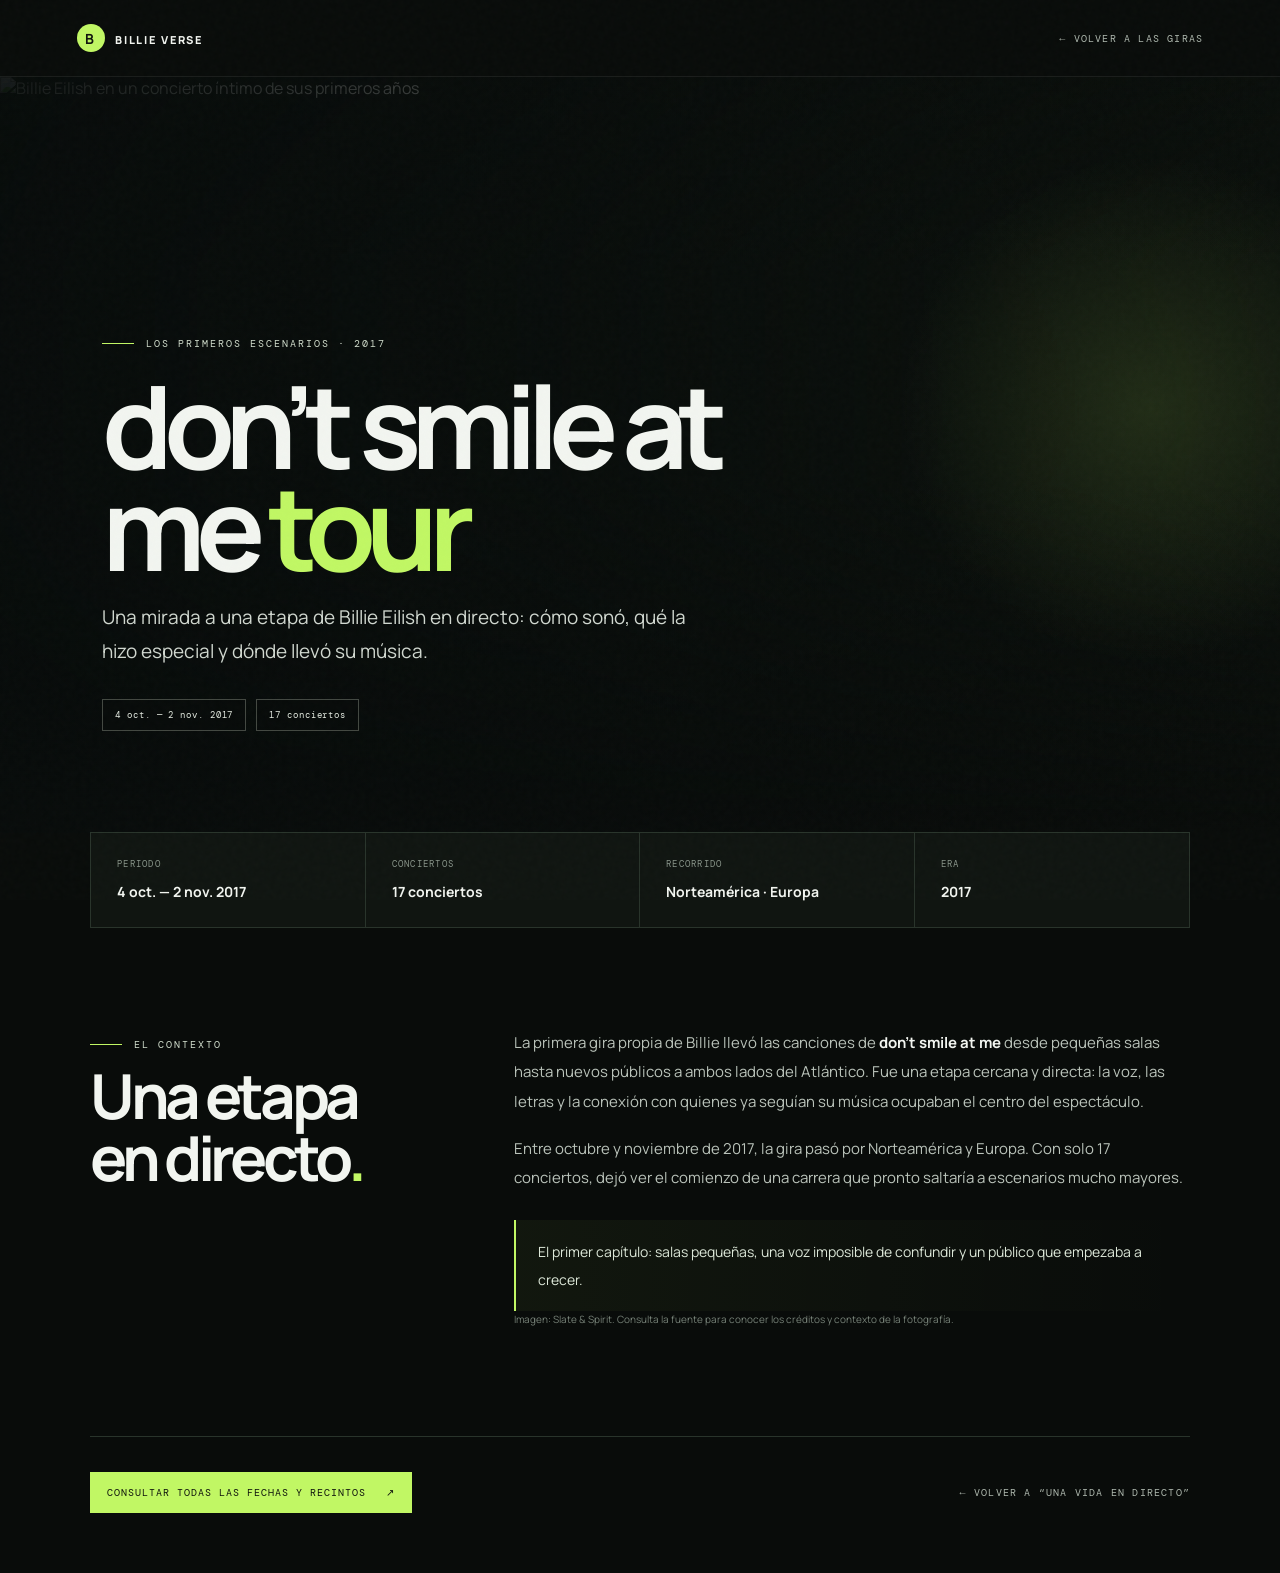
==== tours/dont-smile-at-me.html @ e04f1413 "Add files via upload" ====
<!doctype html><html lang="es"><head><meta charset="utf-8"><meta name="viewport" content="width=device-width,initial-scale=1"><meta name="theme-color" content="#090c0a"><title>Don’t Smile at Me Tour · Billie Verse</title><link rel="stylesheet" href="../tour-detail.css"><script defer src="../tour-content.js"></script><script defer src="../tour-detail.js"></script></head><body data-tour="dont-smile"><div class="progress"></div><header class="top"><a class="brand" href="../index.html"><b>B</b>BILLIE VERSE</a><a class="back" href="../index.html#concerts">← VOLVER A LAS GIRAS</a></header><main id="tour-page"></main></body></html>
---- tour-detail.css ----
@import url('https://fonts.googleapis.com/css2?family=DM+Mono:wght@400;500&family=Manrope:wght@400;500;600;700;800&display=swap');
:root{color-scheme:dark;--bg:#090c0a;--panel:#111612;--text:#f2f5f0;--muted:#a0aaa1;--green:#c1f764;--blue:#9de7e2;--rule:#29342b}
*{box-sizing:border-box}html{scroll-behavior:smooth}body{margin:0;background:var(--bg);color:var(--text);font-family:Manrope,Arial,sans-serif;overflow-x:hidden}body:before{content:"";position:fixed;inset:0;z-index:5;pointer-events:none;opacity:.035;background-image:url("data:image/svg+xml,%3Csvg viewBox='0 0 180 180' xmlns='http://www.w3.org/2000/svg'%3E%3Cfilter id='n'%3E%3CfeTurbulence type='fractalNoise' baseFrequency='.9' numOctaves='3' stitchTiles='stitch'/%3E%3C/filter%3E%3Crect width='100%25' height='100%25' filter='url(%23n)' opacity='.6'/%3E%3C/svg%3E")}
a{color:inherit}.top{position:relative;z-index:2;max-width:1280px;margin:auto;padding:24px clamp(22px,6vw,88px);display:flex;justify-content:space-between;align-items:center;border-bottom:1px solid #ffffff12}.brand{font-weight:800;font-size:11px;letter-spacing:.17em;text-decoration:none}.brand b{display:inline-grid;place-items:center;width:28px;height:28px;border-radius:50%;margin-right:10px;background:var(--green);color:#10150d;font-size:14px}.back,.mono{font:10px 'DM Mono',monospace;letter-spacing:.12em;text-decoration:none;color:#aeb8ae}.back:hover{color:var(--green)}.progress{position:fixed;top:0;left:0;z-index:10;height:2px;width:0;background:var(--green);box-shadow:0 0 12px var(--green)}
.hero{position:relative;isolation:isolate;min-height:640px;height:min(84vh,850px);display:grid;align-items:end;overflow:hidden;padding:clamp(30px,8vw,110px);background:#0b100c}.hero-media{position:absolute;inset:0;z-index:-2}.hero-media img{width:100%;height:100%;object-fit:cover;object-position:center 38%;filter:saturate(.82);animation:photo-in 1.2s both}.hero-media:after{content:"";position:absolute;inset:0;background:linear-gradient(90deg,#080c0be8 0%,#080c0ba8 42%,transparent 100%),linear-gradient(0deg,#090c0a 0%,transparent 46%),linear-gradient(180deg,#090c0a55,transparent 25%)}.hero:before{content:"";position:absolute;z-index:-1;width:40vw;height:40vw;border-radius:50%;right:-10vw;top:10%;background:radial-gradient(circle,#c1f76420,transparent 70%);animation:glow 7s ease-in-out infinite alternate}.hero-copy{max-width:780px;animation:rise .8s .1s both}.eyebrow{display:flex;align-items:center;gap:12px;color:#d1ddcc;font:10px 'DM Mono',monospace;letter-spacing:.2em;text-transform:uppercase}.eyebrow:before{content:"";width:32px;height:1px;background:var(--green)}h1{font-size:clamp(52px,9vw,124px);line-height:.88;letter-spacing:-.085em;margin:25px 0 22px;max-width:900px}h1 em{font-style:normal;color:var(--green)}.dek{font-size:clamp(15px,1.6vw,19px);line-height:1.8;color:#d1d8d0;max-width:600px;margin:0 0 30px}.hero-meta{display:flex;gap:10px;flex-wrap:wrap}.pill{padding:9px 12px;border:1px solid #e4f1dc44;background:#090c0a99;color:#e7ede4;font:9px 'DM Mono',monospace;letter-spacing:.1em}
.wrap{width:min(1100px,calc(100% - 44px));margin:auto}.facts{position:relative;margin-top:-1px;display:grid;grid-template-columns:repeat(4,1fr);border:1px solid var(--rule);background:#101511}.fact{padding:25px 26px;border-right:1px solid var(--rule)}.fact:last-child{border:0}.fact small{display:block;color:#89958a;font:9px 'DM Mono',monospace;letter-spacing:.14em;margin-bottom:10px}.fact strong{font-size:14px;line-height:1.5}.story{padding:100px 0 90px;display:grid;grid-template-columns:.7fr 1.3fr;gap:60px}.story h2{font-size:clamp(35px,5vw,62px);letter-spacing:-.07em;line-height:1;margin:14px 0}.story-copy{font-size:15px;line-height:1.95;color:#bac3ba}.story-copy p{margin:0 0 18px}.story-copy strong{color:var(--text)}.quote{margin-top:28px;padding:18px 22px;border-left:2px solid var(--green);background:linear-gradient(90deg,#c1f7640c,transparent);color:#dce7d8;font-size:14px}.photo-credit{color:#778278;font-size:10px;line-height:1.7;margin-top:16px}.photo-credit a{color:#a9b3aa}.end{border-top:1px solid var(--rule);padding:35px 0 60px;display:flex;justify-content:space-between;align-items:center;gap:20px}.all-dates{display:inline-flex;align-items:center;gap:20px;padding:14px 17px;background:var(--green);color:#10150d;text-decoration:none;font:10px 'DM Mono',monospace;letter-spacing:.1em;transition:transform .2s,box-shadow .2s}.all-dates:hover{transform:translateY(-3px);box-shadow:0 8px 28px #c1f76435}.fade{opacity:0;transform:translateY(18px);transition:opacity .7s,transform .7s}.fade.visible{opacity:1;transform:none}
@keyframes rise{from{opacity:0;transform:translateY(22px)}to{opacity:1;transform:none}}@keyframes photo-in{from{transform:scale(1.05);opacity:.6}to{transform:scale(1);opacity:1}}@keyframes glow{to{transform:translate(-8vw,5vh);opacity:.55}}@media(max-width:760px){.hero{min-height:650px;height:83svh;padding:34px 24px}.hero-media:after{background:linear-gradient(0deg,#090c0a 3%,#090c0a99 46%,#090c0a30 100%)}.hero-media img{object-position:center}.facts{grid-template-columns:repeat(2,1fr)}.fact:nth-child(2){border-right:0}.fact:nth-child(-n+2){border-bottom:1px solid var(--rule)}.story{grid-template-columns:1fr;gap:15px;padding:66px 0}.end{align-items:flex-start;flex-direction:column}.top{padding:16px 20px}.back{font-size:9px}}@media(prefers-reduced-motion:reduce){*,*:before,*:after{animation-duration:.01ms!important;animation-iteration-count:1!important;scroll-behavior:auto!important;transition-duration:.01ms!important}.fade{opacity:1;transform:none}}
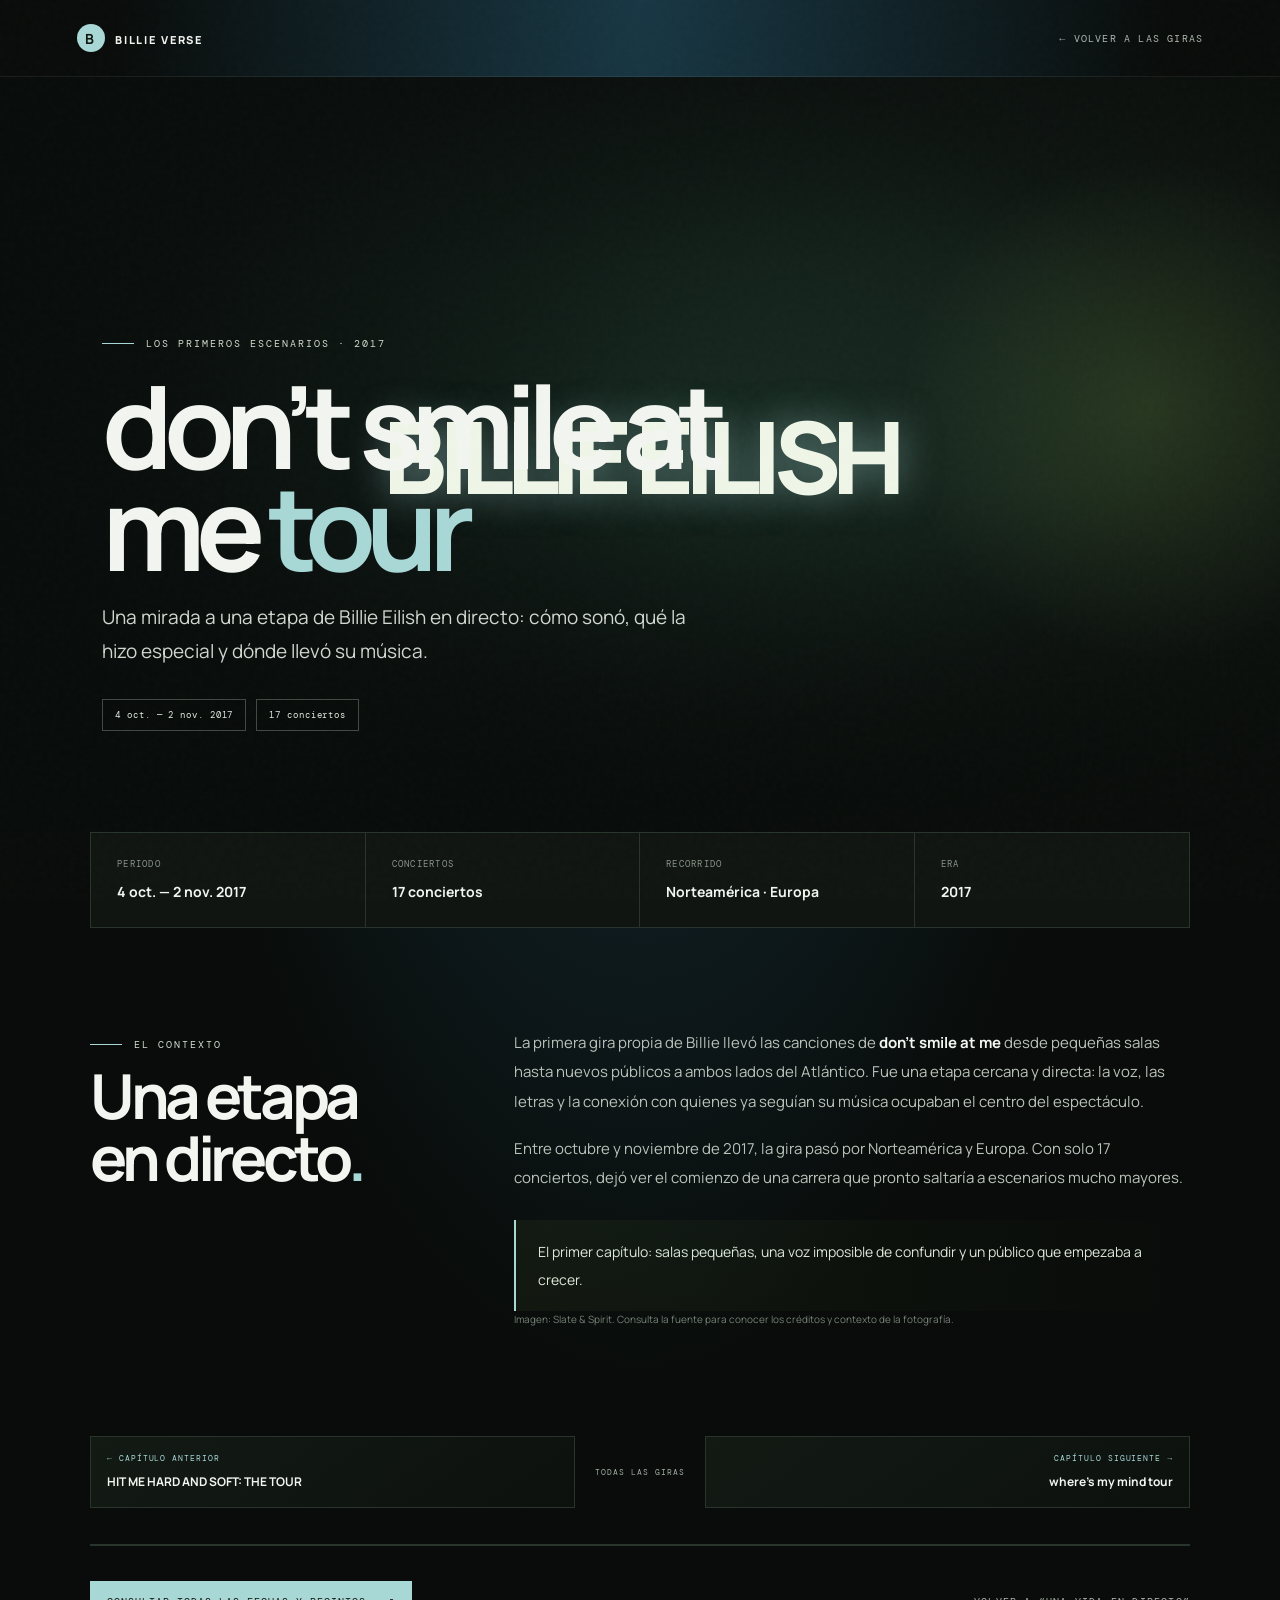
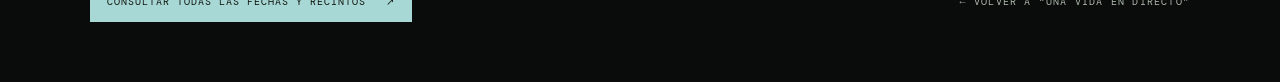
==== commit c4890840: "Add files via upload" ====
--- a/tours/dont-smile-at-me.html
+++ b/tours/dont-smile-at-me.html
@@ -1 +1 @@
-<!doctype html><html lang="es"><head><meta charset="utf-8"><meta name="viewport" content="width=device-width,initial-scale=1"><meta name="theme-color" content="#090c0a"><title>Don’t Smile at Me Tour · Billie Verse</title><link rel="stylesheet" href="../tour-detail.css"><script defer src="../tour-content.js"></script><script defer src="../tour-detail.js"></script></head><body data-tour="dont-smile"><div class="progress"></div><header class="top"><a class="brand" href="../index.html"><b>B</b>BILLIE VERSE</a><a class="back" href="../index.html#concerts">← VOLVER A LAS GIRAS</a></header><main id="tour-page"></main></body></html>
+<!doctype html><html lang="es"><head><meta charset="utf-8"><meta name="viewport" content="width=device-width,initial-scale=1"><meta name="theme-color" content="#090c0a"><title>Don’t Smile at Me Tour · Billie Verse</title><link rel="stylesheet" href="../tour-detail.css"><link rel="stylesheet" href="../detail-experience.css"><script defer src="../tour-content.js"></script><script defer src="../tour-detail.js"></script></head><body data-tour="dont-smile"><div class="progress"></div><header class="top"><a class="brand" href="../index.html"><b>B</b>BILLIE VERSE</a><a class="back" href="../index.html#concerts">← VOLVER A LAS GIRAS</a></header><main id="tour-page"></main></body></html>
--- a/detail-experience.css
+++ b/detail-experience.css
@@ -0,0 +1,7 @@
+body[data-tour-palette="ocean"]{--green:#a8d8d6;--blue:#9ddfe7;background:radial-gradient(ellipse at 50% 0,#183744,transparent 58%),var(--bg)}body[data-tour-palette="green"]{--green:#c1f764;--blue:#b2d878;background:radial-gradient(ellipse at 50% 0,#29391d,transparent 58%),var(--bg)}body[data-tour-palette="gold"]{--green:#f0c982;--blue:#f0d9a9;background:radial-gradient(ellipse at 50% 0,#49341f,transparent 58%),var(--bg)}body[data-tour-palette="blue"]{--green:#9acde9;--blue:#a8ddf1;background:radial-gradient(ellipse at 50% 0,#163a54,transparent 58%),var(--bg)}
+.hero-media img{transform:scale(1.035) translate3d(var(--parallax-x,0),var(--parallax-y,0),0);transition:filter .6s,transform 1.2s cubic-bezier(.2,.7,.2,1)}.hero-media:after{transition:background .7s}
+.hero-media.image-failed{display:grid;place-items:center;background:radial-gradient(ellipse at 50% 45%,#284a3a,#111a15 60%,#090c0a)}.hero-media.image-failed:before{position:absolute;z-index:2;content:"BILLIE EILISH";color:#eff6e8;font:800 clamp(38px,9vw,100px) Manrope,sans-serif;letter-spacing:-.085em;text-shadow:0 0 38px color-mix(in srgb,var(--green) 50%,transparent)}
+.has-reveal .fade:not(.visible){opacity:0;transform:translateY(20px);transition:opacity .7s,transform .7s}.has-reveal .fade.visible{opacity:1;transform:none}
+.tour-neighbors{display:grid;grid-template-columns:1fr auto 1fr;align-items:center;gap:20px;padding:0 0 36px;border-bottom:1px solid var(--rule)}.neighbor-link{display:grid;gap:10px;padding:16px;border:1px solid var(--rule);background:linear-gradient(145deg,#131a14,#0c110e);text-decoration:none;transition:transform .25s,border-color .25s}.neighbor-link:hover{transform:translateY(-3px);border-color:var(--green)}.neighbor-link small{color:var(--green);font:8px 'DM Mono',monospace;letter-spacing:.12em}.neighbor-link strong{font-size:12px;line-height:1.5}.neighbor-next{text-align:right}.neighbor-index{color:#a2aea3;font:8px 'DM Mono',monospace;letter-spacing:.12em;text-decoration:none;text-align:center}.neighbor-index:hover{color:var(--green)}
+.tour-page-leaving #tour-page{animation:tour-page-exit .18s ease both}@keyframes tour-page-exit{to{opacity:0;transform:translateY(-6px)}}
+@media(max-width:650px){.tour-neighbors{grid-template-columns:1fr 1fr;gap:9px}.neighbor-index{grid-column:1/-1;grid-row:1;padding:5px}.neighbor-link{padding:12px}.neighbor-link strong{font-size:10px}.neighbor-link small{font-size:7px}}
